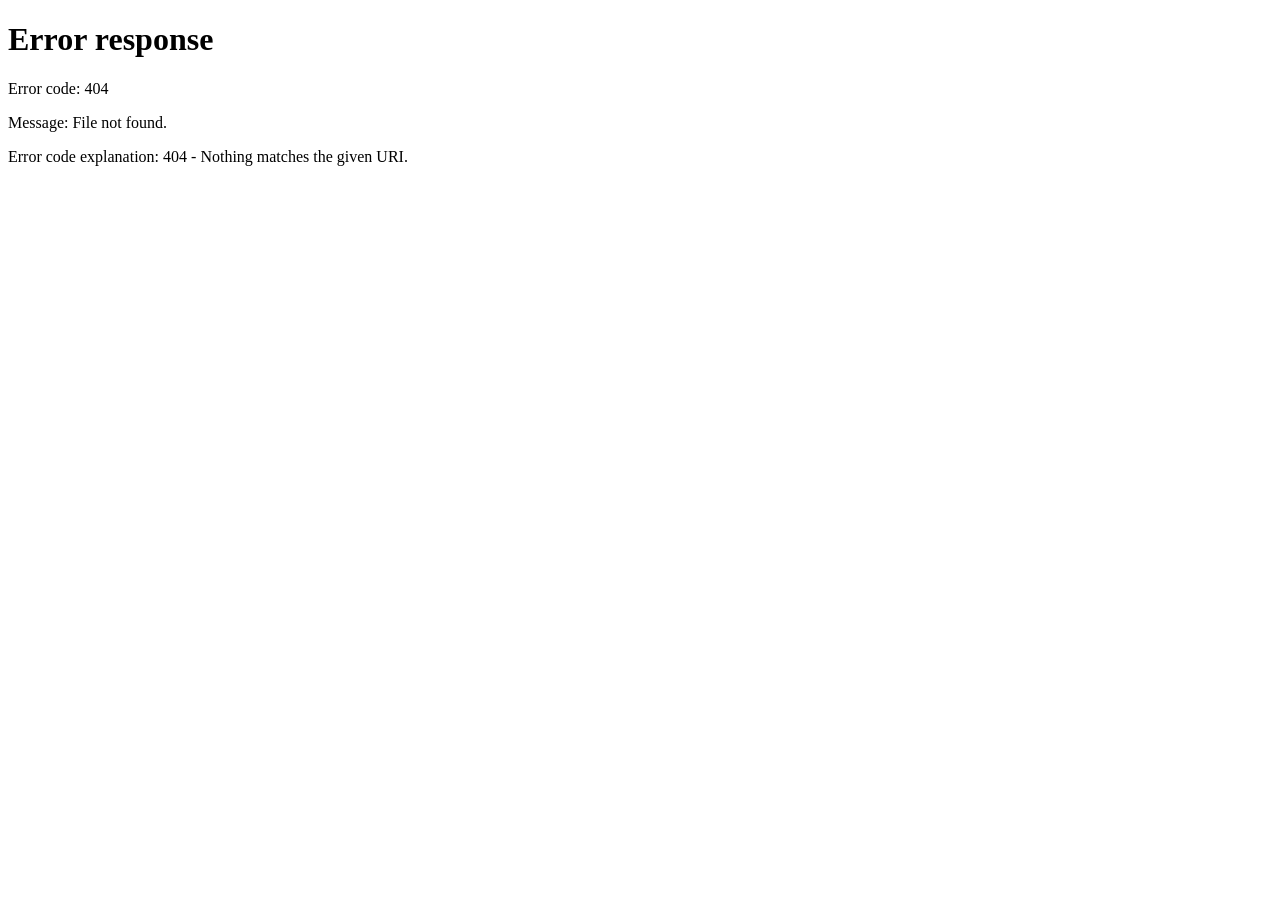
==== index.html @ c9e785f2 "Apple app-site association for Kitchen Table: Five Hundred invites" ====
<!doctype html><html lang="en"><head><meta charset="utf-8"><title>Kitchen Table: Five Hundred</title>
<meta http-equiv="refresh" content="0; url=/five-hundred-site/"><link rel="canonical" href="/five-hundred-site/"></head>
<body><p><a href="/five-hundred-site/">Kitchen Table: Five Hundred</a></p></body></html>
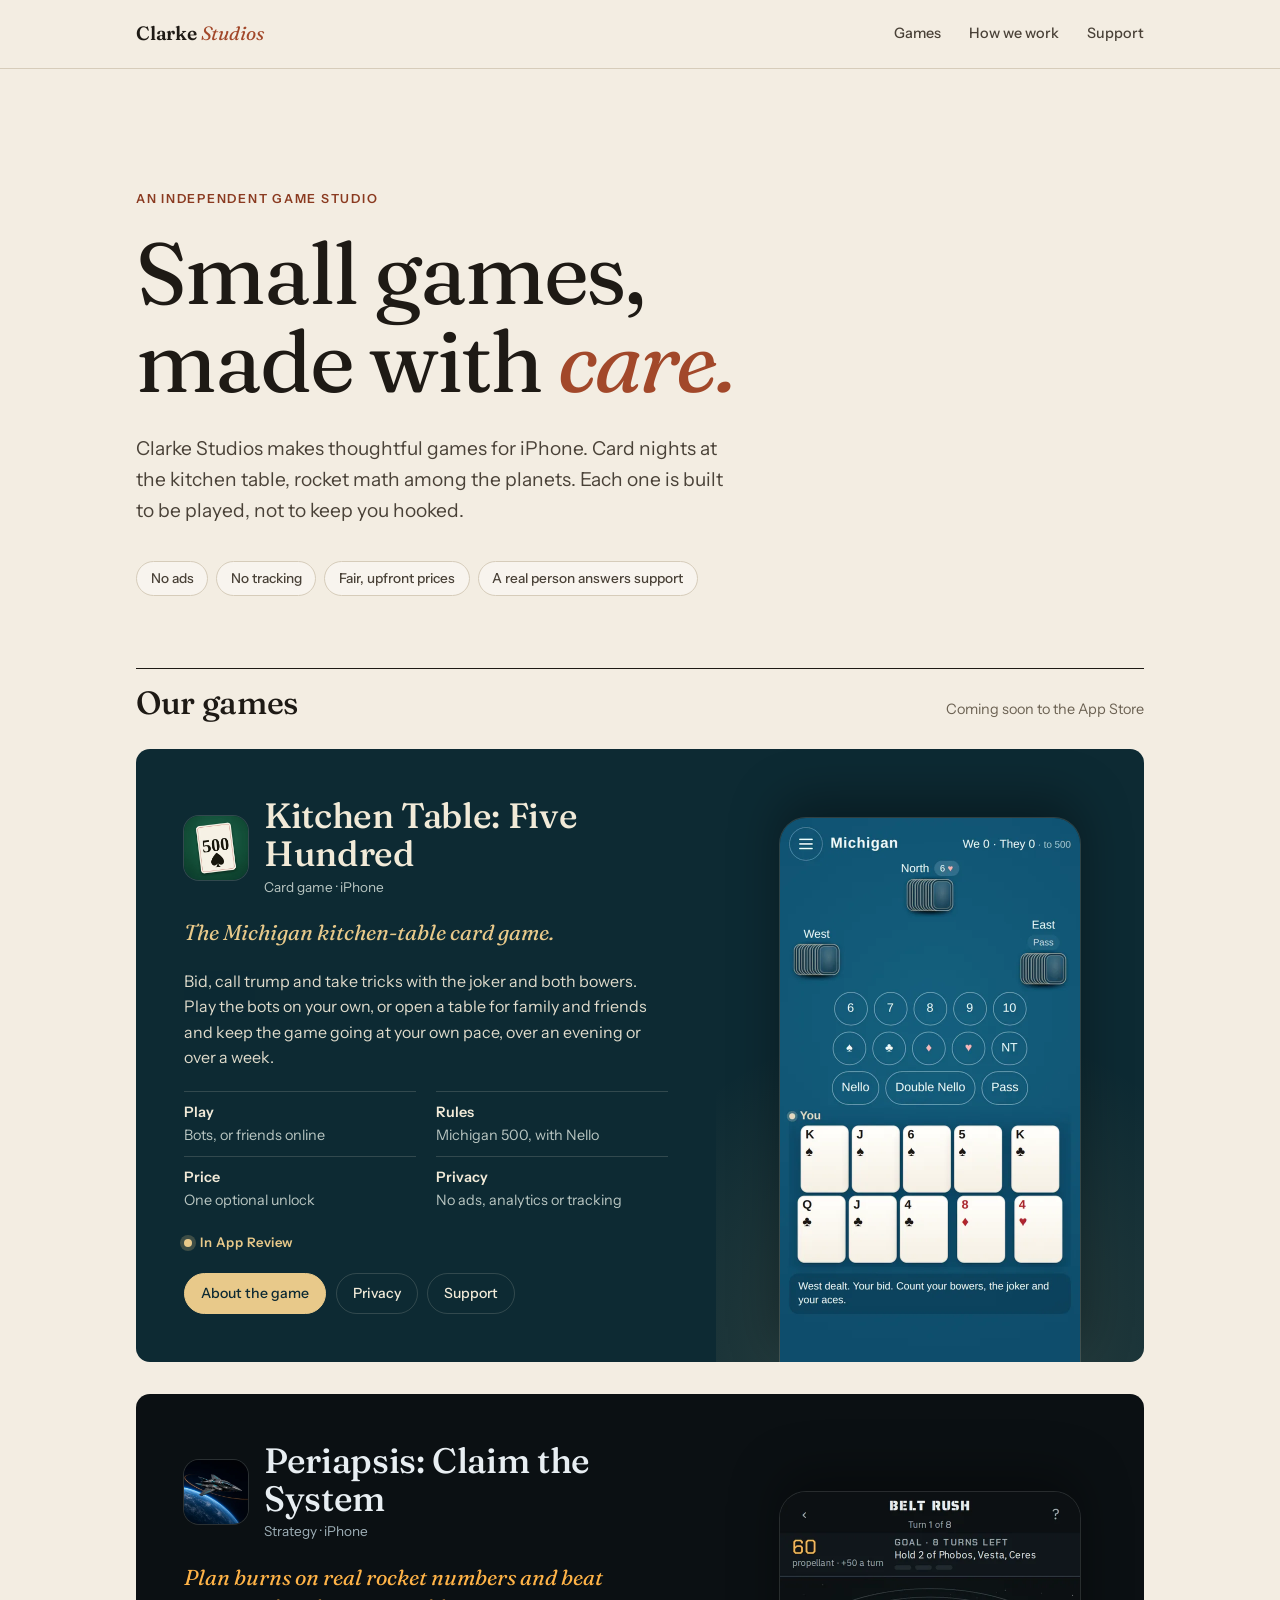
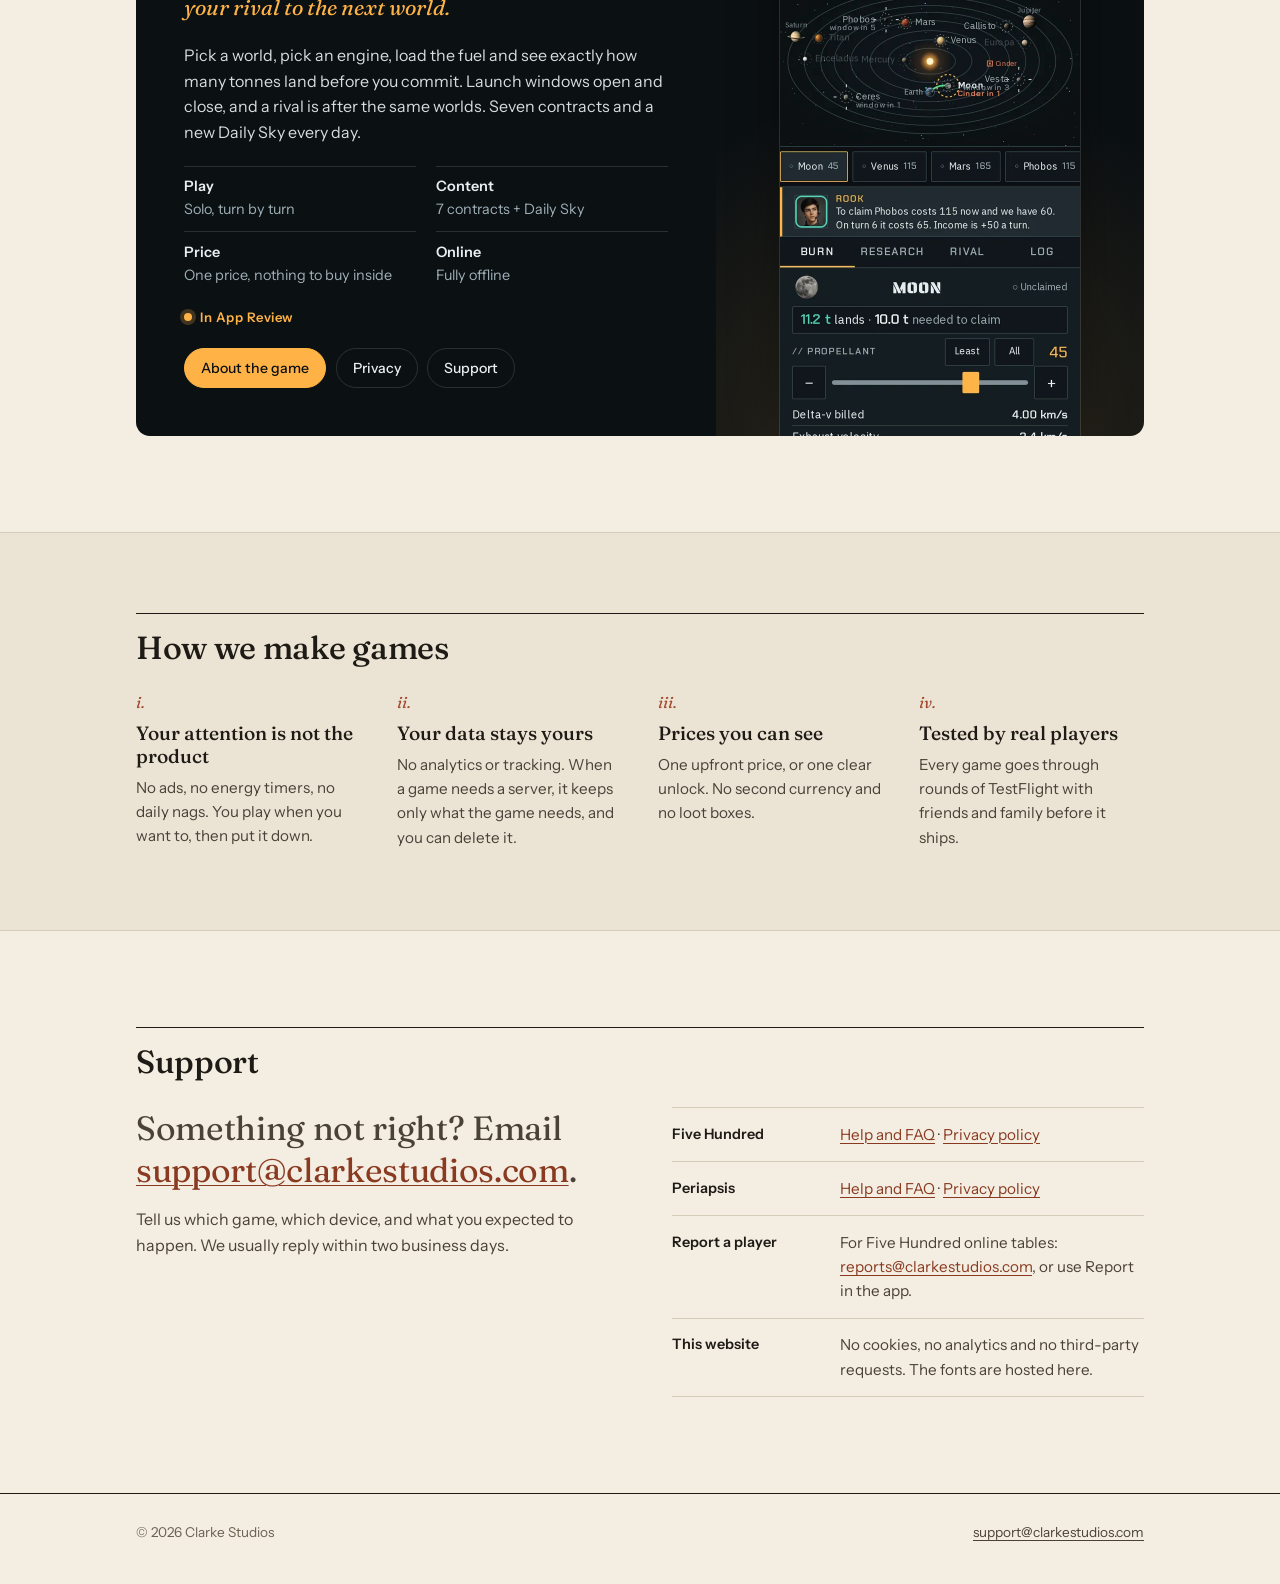
==== commit 81147095: "Clarke Studios home page, 404, favicon, robots and sitemap" ====
--- a/index.html
+++ b/index.html
@@ -1,3 +1,158 @@
-<!doctype html><html lang="en"><head><meta charset="utf-8"><title>Kitchen Table: Five Hundred</title>
-<meta http-equiv="refresh" content="0; url=/five-hundred-site/"><link rel="canonical" href="/five-hundred-site/"></head>
-<body><p><a href="/five-hundred-site/">Kitchen Table: Five Hundred</a></p></body></html>
+<!doctype html>
+<html lang="en">
+<head>
+<meta charset="utf-8">
+<meta name="viewport" content="width=device-width, initial-scale=1">
+<title>Clarke Studios — Small games, made with care</title>
+<meta name="description" content="Clarke Studios makes thoughtful games for iPhone: Kitchen Table: Five Hundred and Periapsis: Claim the System. No ads, no tracking, real support.">
+<link rel="canonical" href="https://clarkestudios.com/">
+<meta property="og:title" content="Clarke Studios">
+<meta property="og:description" content="Small games, made with care. No ads, no tracking, real support.">
+<meta property="og:url" content="https://clarkestudios.com/">
+<meta property="og:type" content="website">
+<meta name="theme-color" content="#f3ede2">
+<link rel="icon" href="/favicon.svg" type="image/svg+xml">
+<link rel="preload" href="/assets/fonts/fraunces.woff2" as="font" type="font/woff2" crossorigin>
+<link rel="stylesheet" href="/assets/site.css">
+</head>
+<body>
+<a class="skip" href="#games">Skip to the games</a>
+
+<header class="top">
+  <div class="wrap">
+    <a class="mark" href="/" aria-label="Clarke Studios, home">Clarke <span>Studios</span></a>
+    <nav aria-label="Main">
+      <a href="#games">Games</a>
+      <a class="opt" href="#how">How we work</a>
+      <a href="#support">Support</a>
+    </nav>
+  </div>
+</header>
+
+<main>
+  <section class="hero">
+    <div class="wrap">
+      <p class="eyebrow">An independent game studio</p>
+      <h1>Small games, made with <em>care.</em></h1>
+      <p class="lede">Clarke Studios makes thoughtful games for iPhone. Card nights at the kitchen table, rocket math among the planets. Each one is built to be played, not to keep you hooked.</p>
+      <ul class="promises" aria-label="Our promises">
+        <li>No ads</li>
+        <li>No tracking</li>
+        <li>Fair, upfront prices</li>
+        <li>A real person answers support</li>
+      </ul>
+    </div>
+  </section>
+
+  <section id="games" aria-labelledby="games-title">
+    <div class="wrap">
+      <div class="section-head">
+        <h2 id="games-title">Our games</h2>
+        <p>Coming soon to the App Store</p>
+      </div>
+
+      <div class="games">
+        <article class="game fh" aria-labelledby="fh-title">
+          <div class="body">
+            <div class="id">
+              <img src="/assets/img/fivehundred-icon.webp" width="64" height="64" alt="Kitchen Table: Five Hundred app icon">
+              <div>
+                <h3 id="fh-title">Kitchen Table: Five Hundred</h3>
+                <p class="kind">Card game · iPhone</p>
+              </div>
+            </div>
+            <p class="pitch">The Michigan kitchen-table card game.</p>
+            <p class="desc">Bid, call trump and take tricks with the joker and both bowers. Play the bots on your own, or open a table for family and friends and keep the game going at your own pace, over an evening or over a week.</p>
+            <ul class="facts">
+              <li><b>Play</b>Bots, or friends online</li>
+              <li><b>Rules</b>Michigan 500, with Nello</li>
+              <li><b>Price</b>One optional unlock</li>
+              <li><b>Privacy</b>No ads, analytics or tracking</li>
+            </ul>
+            <span class="status">In App Review</span>
+            <div class="links">
+              <a class="primary" href="/five-hundred-site/">About the game</a>
+              <a href="/five-hundred-site/#privacy">Privacy</a>
+              <a href="/five-hundred-site/#support">Support</a>
+            </div>
+          </div>
+          <div class="shot">
+            <img src="/assets/img/fivehundred-play.webp" width="600" height="1300" loading="lazy" alt="A hand of Five Hundred: the bidding panel with bids from 6 to 10, Nello and Pass, above the player's cards.">
+          </div>
+        </article>
+
+        <article class="game pa" aria-labelledby="pa-title">
+          <div class="body">
+            <div class="id">
+              <img src="/assets/img/periapsis-icon.webp" width="64" height="64" alt="Periapsis: Claim the System app icon">
+              <div>
+                <h3 id="pa-title">Periapsis: Claim the System</h3>
+                <p class="kind">Strategy · iPhone</p>
+              </div>
+            </div>
+            <p class="pitch">Plan burns on real rocket numbers and beat your rival to the next world.</p>
+            <p class="desc">Pick a world, pick an engine, load the fuel and see exactly how many tonnes land before you commit. Launch windows open and close, and a rival is after the same worlds. Seven contracts and a new Daily Sky every day.</p>
+            <ul class="facts">
+              <li><b>Play</b>Solo, turn by turn</li>
+              <li><b>Content</b>7 contracts + Daily Sky</li>
+              <li><b>Price</b>One price, nothing to buy inside</li>
+              <li><b>Online</b>Fully offline</li>
+            </ul>
+            <span class="status">In App Review</span>
+            <div class="links">
+              <a class="primary" href="/periapsis-site/">About the game</a>
+              <a href="/periapsis-site/#privacy">Privacy</a>
+              <a href="/periapsis-site/#support">Support</a>
+            </div>
+          </div>
+          <div class="shot">
+            <img src="/assets/img/periapsis-play.webp" width="600" height="1300" loading="lazy" alt="The Periapsis burn sheet: a map of the solar system above a fuel slider showing 11.2 tonnes landing on the Moon against 10 needed.">
+          </div>
+        </article>
+      </div>
+    </div>
+  </section>
+
+  <section id="how" class="principles" aria-labelledby="how-title">
+    <div class="wrap">
+      <div class="section-head">
+        <h2 id="how-title">How we make games</h2>
+      </div>
+      <div class="grid">
+        <div><span class="n">i.</span><h3>Your attention is not the product</h3><p>No ads, no energy timers, no daily nags. You play when you want to, then put it down.</p></div>
+        <div><span class="n">ii.</span><h3>Your data stays yours</h3><p>No analytics or tracking. When a game needs a server, it keeps only what the game needs, and you can delete it.</p></div>
+        <div><span class="n">iii.</span><h3>Prices you can see</h3><p>One upfront price, or one clear unlock. No second currency and no loot boxes.</p></div>
+        <div><span class="n">iv.</span><h3>Tested by real players</h3><p>Every game goes through rounds of TestFlight with friends and family before it ships.</p></div>
+      </div>
+    </div>
+  </section>
+
+  <section id="support" class="support" aria-labelledby="support-title">
+    <div class="wrap">
+      <div class="section-head">
+        <h2 id="support-title">Support</h2>
+      </div>
+      <div class="cols">
+        <div>
+          <p class="big">Something not right? Email <a href="mailto:support@clarkestudios.com">support@clarkestudios.com</a>.</p>
+          <p>Tell us which game, which device, and what you expected to happen. We usually reply within two business days.</p>
+        </div>
+        <dl>
+          <div><dt>Five Hundred</dt><dd><a href="/five-hundred-site/#support">Help and FAQ</a> · <a href="/five-hundred-site/#privacy">Privacy policy</a></dd></div>
+          <div><dt>Periapsis</dt><dd><a href="/periapsis-site/#support">Help and FAQ</a> · <a href="/periapsis-site/#privacy">Privacy policy</a></dd></div>
+          <div><dt>Report a player</dt><dd>For Five Hundred online tables: <a href="mailto:reports@clarkestudios.com">reports@clarkestudios.com</a>, or use Report in the app.</dd></div>
+          <div><dt>This website</dt><dd>No cookies, no analytics and no third-party requests. The fonts are hosted here.</dd></div>
+        </dl>
+      </div>
+    </div>
+  </section>
+</main>
+
+<footer class="foot">
+  <div class="wrap">
+    <span>© 2026 Clarke Studios</span>
+    <span><a href="mailto:support@clarkestudios.com">support@clarkestudios.com</a></span>
+  </div>
+</footer>
+</body>
+</html>
--- a/assets/site.css
+++ b/assets/site.css
@@ -0,0 +1,128 @@
+@font-face { font-family: "Fraunces"; src: url("fonts/fraunces.woff2") format("woff2"); font-weight: 100 900; font-style: normal; font-display: swap; }
+@font-face { font-family: "Fraunces"; src: url("fonts/fraunces-italic.woff2") format("woff2"); font-weight: 100 900; font-style: italic; font-display: swap; }
+@font-face { font-family: "Instrument Sans"; src: url("fonts/instrument-sans.woff2") format("woff2"); font-weight: 400 700; font-style: normal; font-display: swap; }
+
+:root {
+  --paper: #f3ede2;
+  --paper-2: #ebe3d4;
+  --ink: #1e1a15;
+  --ink-2: #4a4238;
+  --mute: #6b6152;
+  --rule: #d6ccba;
+  --brick: #a2482a;
+  --brick-ink: #8a3a20;
+  --serif: "Fraunces", "Iowan Old Style", Georgia, serif;
+  --sans: "Instrument Sans", system-ui, -apple-system, "Segoe UI", sans-serif;
+  --wrap: 68rem;
+  --gutter: clamp(1.25rem, 4vw, 2.5rem);
+  --radius: 14px;
+  color-scheme: light;
+}
+
+* { box-sizing: border-box; }
+html { -webkit-text-size-adjust: 100%; scroll-behavior: smooth; }
+body { margin: 0; background: var(--paper); color: var(--ink); font: 400 1rem/1.6 var(--sans); }
+img { display: block; max-width: 100%; height: auto; }
+a { color: var(--brick-ink); text-underline-offset: 3px; text-decoration-thickness: 1px; }
+a:hover { color: var(--ink); }
+:focus-visible { outline: 2px solid var(--brick); outline-offset: 3px; border-radius: 4px; }
+.wrap { max-width: var(--wrap); margin: 0 auto; padding: 0 var(--gutter); }
+.skip { position: absolute; left: -999px; top: 0; background: var(--ink); color: var(--paper); padding: .5rem 1rem; z-index: 10; }
+.skip:focus { left: 1rem; top: 1rem; }
+
+/* header */
+.top { border-bottom: 1px solid var(--rule); }
+.top .wrap { display: flex; align-items: center; justify-content: space-between; gap: 1rem; min-height: 4.25rem; }
+.mark { white-space: nowrap; font: 600 1.2rem/1 var(--serif); letter-spacing: -0.01em; color: var(--ink); text-decoration: none; font-variation-settings: "SOFT" 50, "WONK" 0; }
+.mark span { font-style: italic; font-weight: 400; color: var(--brick); }
+.top nav { display: flex; gap: clamp(1rem, 3vw, 1.75rem); font-size: .9rem; font-weight: 500; }
+.top nav a { white-space: nowrap; color: var(--ink-2); text-decoration: none; }
+.top nav a:hover { color: var(--ink); text-decoration: underline; }
+
+/* hero */
+.hero { padding: clamp(3.5rem, 10vw, 7.5rem) 0 clamp(2.5rem, 6vw, 4.5rem); }
+.eyebrow { font-size: .78rem; font-weight: 600; letter-spacing: .14em; text-transform: uppercase; color: var(--brick-ink); margin: 0 0 1.25rem; }
+.hero h1 { font: 400 clamp(2.6rem, 7.2vw, 5.4rem)/1.02 var(--serif); letter-spacing: -0.025em; margin: 0; max-width: 14ch; font-variation-settings: "SOFT" 100, "opsz" 144; text-wrap: balance; }
+.hero h1 em { font-style: italic; color: var(--brick); }
+.hero p.lede { font-size: clamp(1.05rem, 1.6vw, 1.2rem); color: var(--ink-2); max-width: 38rem; margin: 1.75rem 0 0; }
+.promises { list-style: none; padding: 0; margin: 2.25rem 0 0; display: flex; flex-wrap: wrap; gap: .5rem; }
+.promises li { font-size: .85rem; font-weight: 500; border: 1px solid var(--rule); border-radius: 999px; padding: .35rem .85rem; color: var(--ink-2); background: color-mix(in srgb, var(--paper) 60%, white); }
+
+/* games */
+.section-head { display: flex; align-items: baseline; justify-content: space-between; gap: 1rem; border-top: 1px solid var(--ink); padding-top: 1rem; margin-bottom: 1.75rem; }
+.section-head h2 { font: 500 clamp(1.5rem, 2.6vw, 2rem)/1.1 var(--serif); margin: 0; letter-spacing: -0.01em; }
+.section-head p { margin: 0; color: var(--mute); font-size: .9rem; }
+.games { display: grid; gap: clamp(1.25rem, 3vw, 2rem); padding-bottom: clamp(3.5rem, 8vw, 6rem); }
+
+.game { --g-bg: #111; --g-ink: #eee; --g-mute: #aaa; --g-accent: #fff; --g-rule: rgba(255,255,255,.14);
+  background: var(--g-bg); color: var(--g-ink); border-radius: var(--radius); overflow: hidden;
+  display: grid; grid-template-columns: minmax(0, 1.15fr) minmax(0, .85fr); min-height: 30rem; }
+.game.fh { --g-bg: #0d2a33; --g-ink: #f1ead8; --g-mute: #b9c6c2; --g-accent: #e8c98a; --g-rule: rgba(241,234,216,.16); }
+.game.pa { --g-bg: #0b1013; --g-ink: #e8eef2; --g-mute: #9fb0b8; --g-accent: #ffb347; --g-rule: rgba(232,238,242,.14); }
+.game .body { padding: clamp(1.5rem, 4vw, 3rem); display: flex; flex-direction: column; gap: 1.25rem; }
+.game .id { display: flex; align-items: center; gap: 1rem; }
+.game .id img { width: 64px; height: 64px; border-radius: 15px; box-shadow: 0 0 0 1px var(--g-rule); }
+.game h3 { font: 500 clamp(1.6rem, 3vw, 2.2rem)/1.08 var(--serif); margin: 0; letter-spacing: -0.01em; }
+.game .kind { margin: .2rem 0 0; font-size: .85rem; color: var(--g-mute); }
+.game .pitch { font: 400 italic clamp(1.15rem, 1.8vw, 1.35rem)/1.4 var(--serif); color: var(--g-accent); margin: 0; max-width: 30ch; }
+.game .desc { margin: 0; color: var(--g-ink); opacity: .92; max-width: 36rem; }
+.game .facts { list-style: none; margin: 0; padding: 0; display: grid; grid-template-columns: repeat(2, minmax(0, 1fr)); gap: .6rem 1.25rem; font-size: .9rem; color: var(--g-mute); }
+.game .facts li { border-top: 1px solid var(--g-rule); padding-top: .55rem; }
+.game .facts b { display: block; color: var(--g-ink); font-weight: 600; }
+.game .status { display: inline-flex; align-items: center; gap: .5rem; font-size: .82rem; font-weight: 600; letter-spacing: .04em; color: var(--g-accent); }
+.game .status::before { content: ""; width: .5rem; height: .5rem; border-radius: 50%; background: var(--g-accent); box-shadow: 0 0 0 4px color-mix(in srgb, var(--g-accent) 22%, transparent); }
+.game .links { margin-top: auto; display: flex; flex-wrap: wrap; gap: .6rem; }
+.game .links a { color: var(--g-ink); text-decoration: none; font-size: .88rem; font-weight: 500; border: 1px solid var(--g-rule); border-radius: 999px; padding: .5rem 1rem; transition: border-color .15s, background .15s; }
+.game .links a:hover { border-color: var(--g-accent); background: color-mix(in srgb, var(--g-accent) 10%, transparent); }
+.game .links a.primary { background: var(--g-accent); color: var(--g-bg); border-color: var(--g-accent); }
+.game .links a.primary:hover { background: color-mix(in srgb, var(--g-accent) 85%, white); }
+.game .shot { position: relative; display: flex; align-items: flex-end; justify-content: center; padding: clamp(1.5rem, 3vw, 2.5rem) clamp(1rem, 3vw, 2rem) 0; background: radial-gradient(120% 80% at 50% 100%, color-mix(in srgb, var(--g-accent) 16%, transparent), transparent 70%); }
+.game .shot img { width: min(100%, 300px); aspect-ratio: 600 / 1300; object-fit: cover; object-position: top; border-radius: 26px 26px 0 0; box-shadow: 0 0 0 1px var(--g-rule), 0 -18px 50px rgba(0,0,0,.35); max-height: 34rem; }
+
+/* principles */
+.principles { background: var(--paper-2); border-top: 1px solid var(--rule); border-bottom: 1px solid var(--rule); padding: clamp(3rem, 7vw, 5rem) 0; }
+.principles .grid { display: grid; grid-template-columns: repeat(4, minmax(0, 1fr)); gap: clamp(1.25rem, 3vw, 2.25rem); }
+.principles h3 { font: 500 1.2rem/1.2 var(--serif); margin: 0 0 .5rem; }
+.principles p { margin: 0; color: var(--ink-2); font-size: .95rem; }
+.principles .n { font: 400 italic 1rem/1 var(--serif); color: var(--brick); display: block; margin-bottom: .75rem; }
+
+/* support */
+.support { padding: clamp(3.5rem, 8vw, 6rem) 0; }
+.support .cols { display: grid; grid-template-columns: minmax(0, 1fr) minmax(0, 1fr); gap: clamp(1.5rem, 5vw, 4rem); align-items: start; }
+.support .big { font: 400 clamp(1.4rem, 3vw, 2.1rem)/1.25 var(--serif); margin: 0; letter-spacing: -0.01em; }
+.support .big a { color: var(--brick-ink); }
+.support p { color: var(--ink-2); }
+.support dl { margin: 0; display: grid; gap: 0; }
+.support dl div { border-top: 1px solid var(--rule); padding: .9rem 0; display: grid; grid-template-columns: 9.5rem 1fr; gap: 1rem; }
+.support dl div:last-child { border-bottom: 1px solid var(--rule); }
+.support dt { font-weight: 600; font-size: .9rem; }
+.support dd { margin: 0; font-size: .95rem; color: var(--ink-2); }
+
+/* footer */
+.foot { border-top: 1px solid var(--ink); padding: 1.75rem 0 2.5rem; font-size: .85rem; color: var(--mute); }
+.foot .wrap { display: flex; flex-wrap: wrap; justify-content: space-between; gap: .75rem 2rem; }
+.foot a { color: var(--ink-2); }
+
+/* 404 */
+.lost { min-height: 70vh; display: flex; align-items: center; }
+.lost h1 { font: 400 clamp(2.4rem, 6vw, 4rem)/1.05 var(--serif); margin: 0 0 1rem; letter-spacing: -0.02em; }
+
+@media (max-width: 900px) {
+  .principles .grid { grid-template-columns: repeat(2, minmax(0, 1fr)); }
+}
+@media (max-width: 760px) {
+  .game { grid-template-columns: 1fr; min-height: 0; }
+  .game .shot { order: 2; }
+  .game .shot img { width: min(78%, 280px); max-height: 26rem; }
+  .support .cols { grid-template-columns: 1fr; }
+  .support dl div { grid-template-columns: 1fr; gap: .2rem; }
+}
+@media (max-width: 480px) {
+  .principles .grid { grid-template-columns: 1fr; }
+  .game .facts { grid-template-columns: 1fr 1fr; }
+  .top nav { gap: 1rem; font-size: .85rem; }
+  .top nav .opt { display: none; }
+  .section-head { flex-direction: column; gap: .25rem; }
+  .section-head h2 { white-space: nowrap; }
+}
+@media (prefers-reduced-motion: reduce) { html { scroll-behavior: auto; } * { transition: none !important; } }
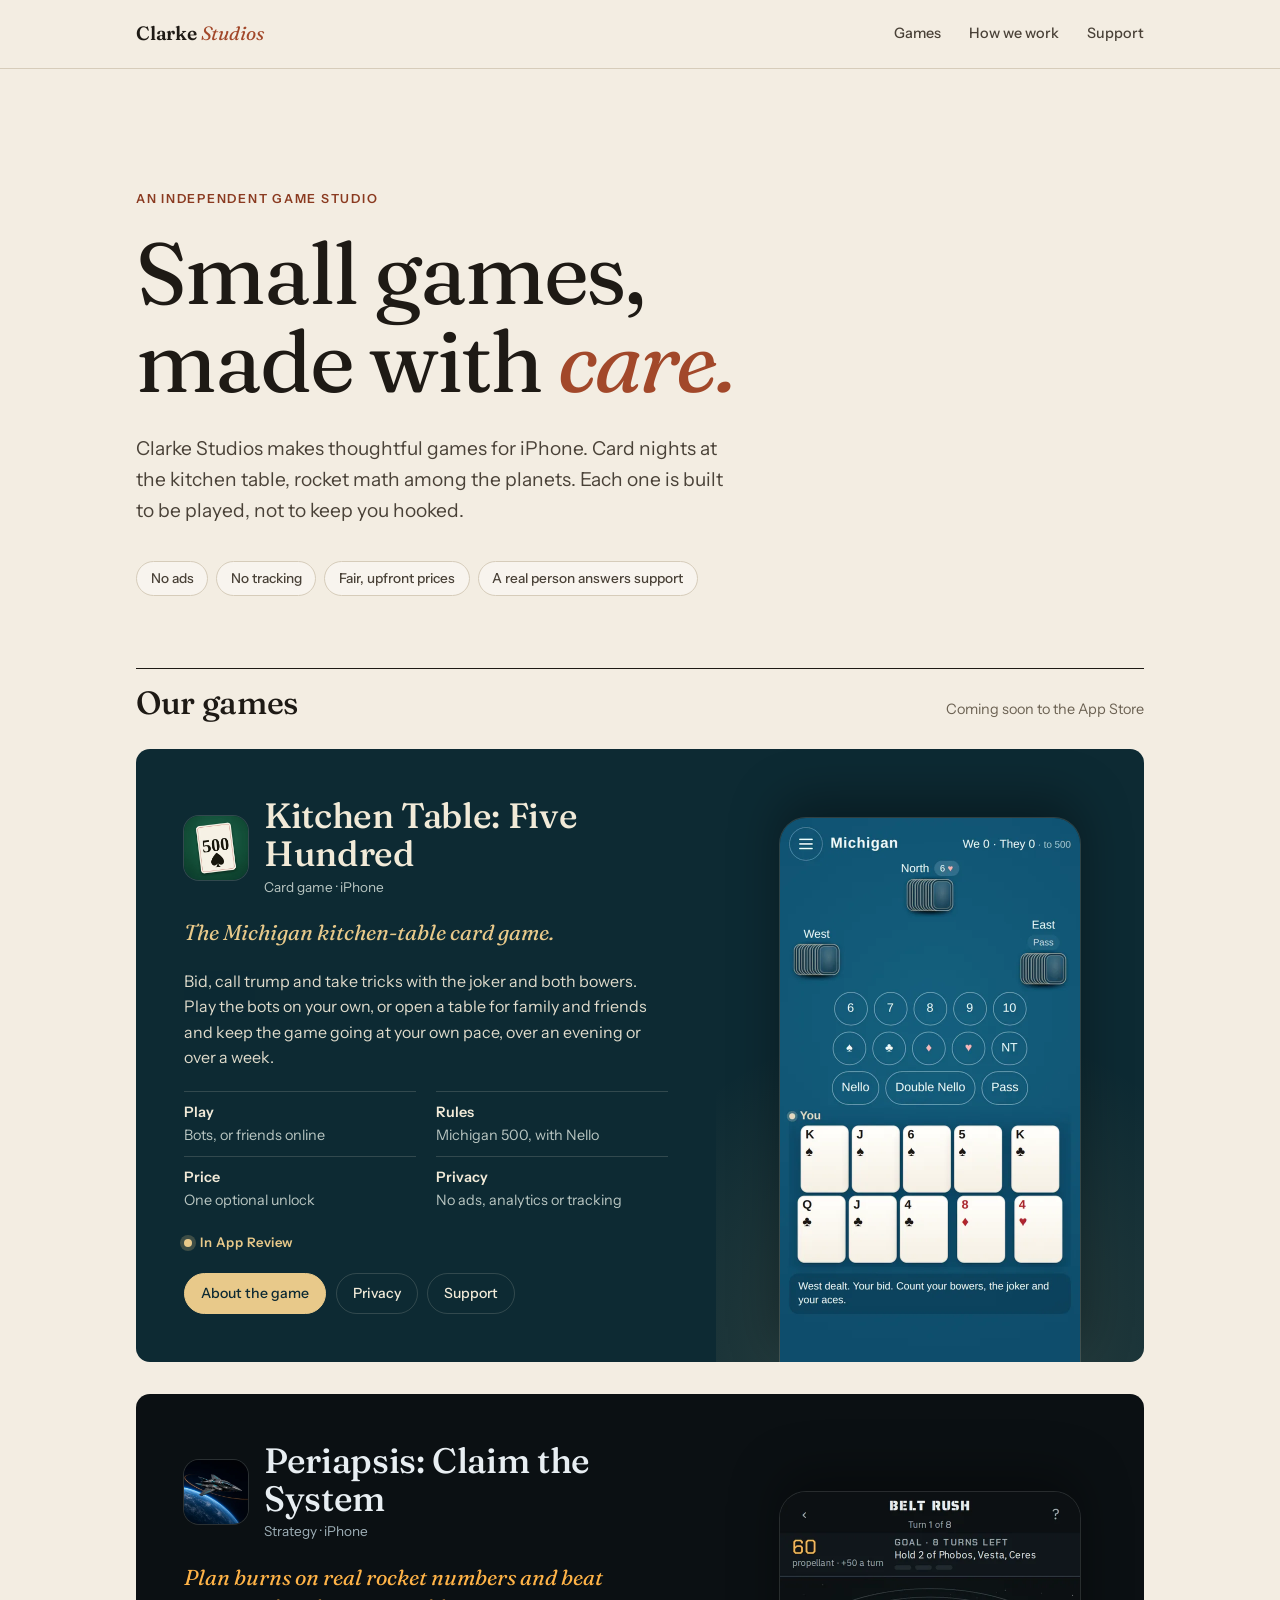
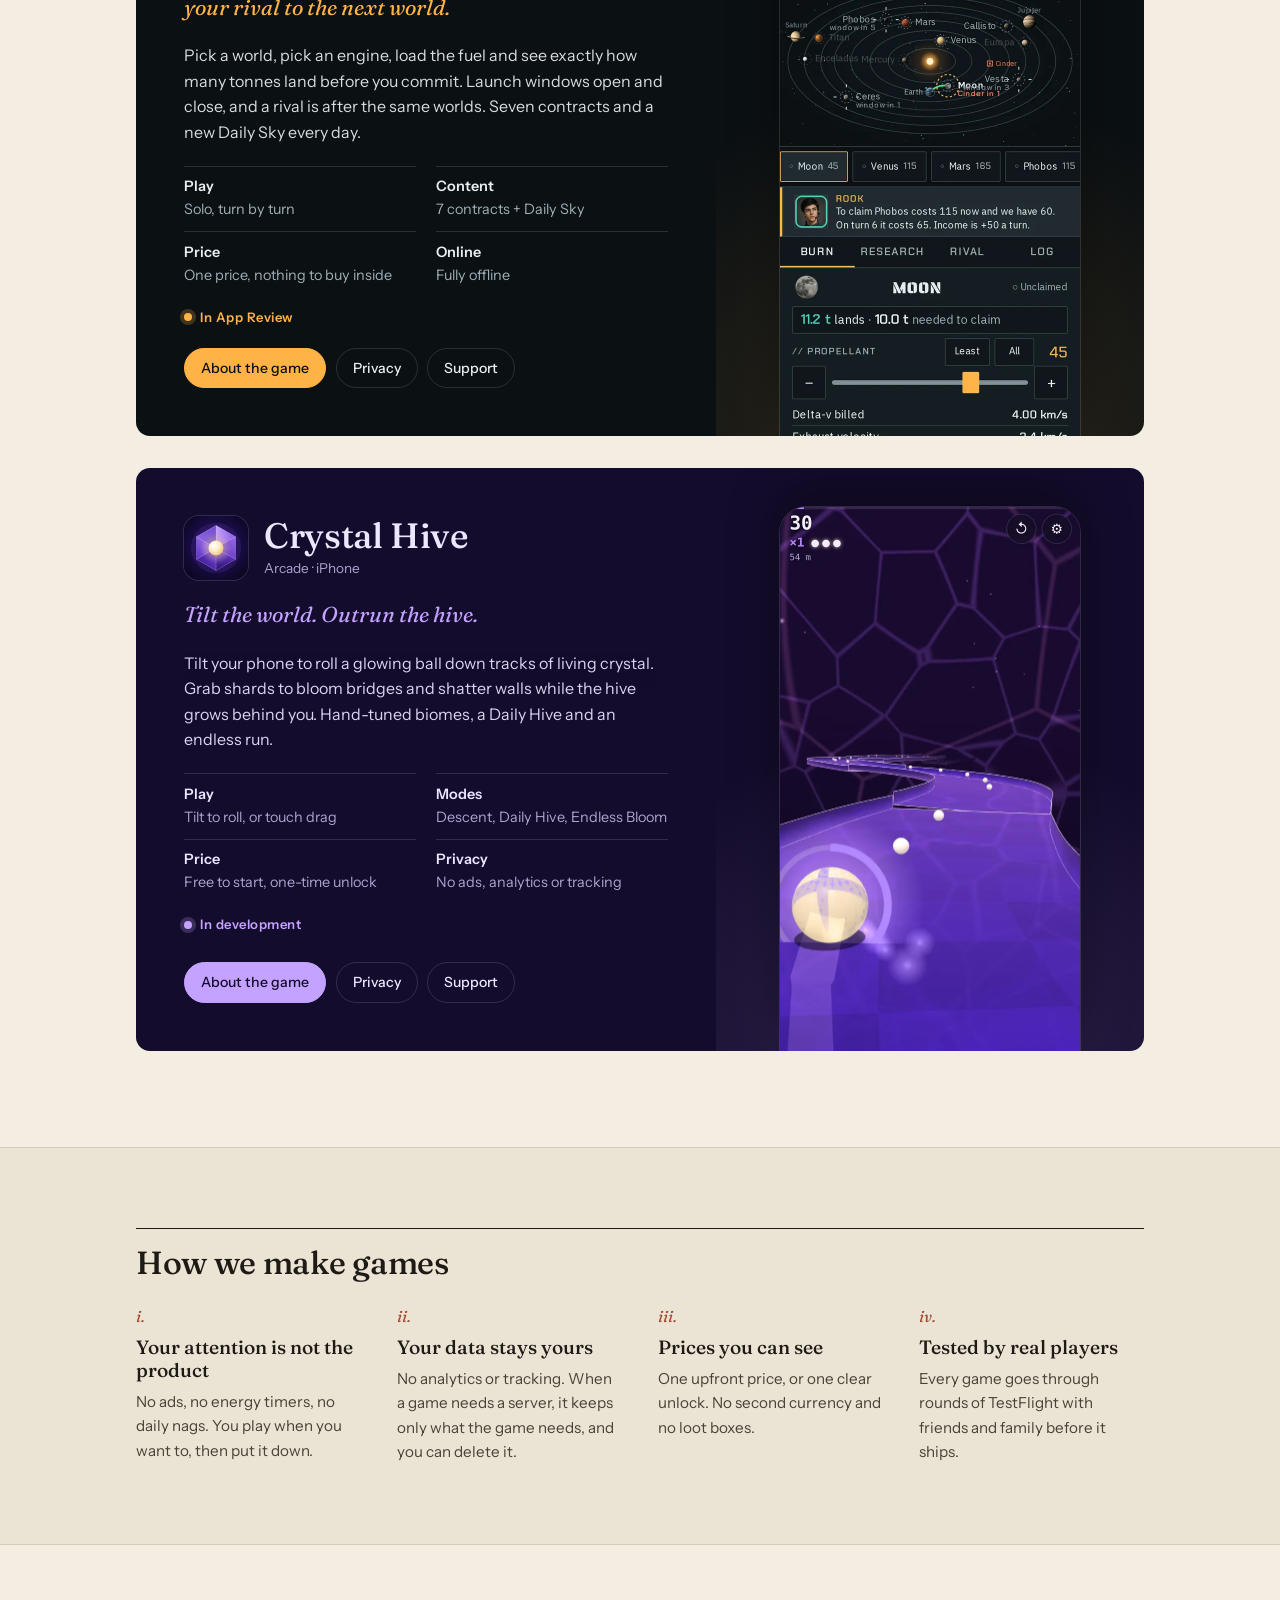
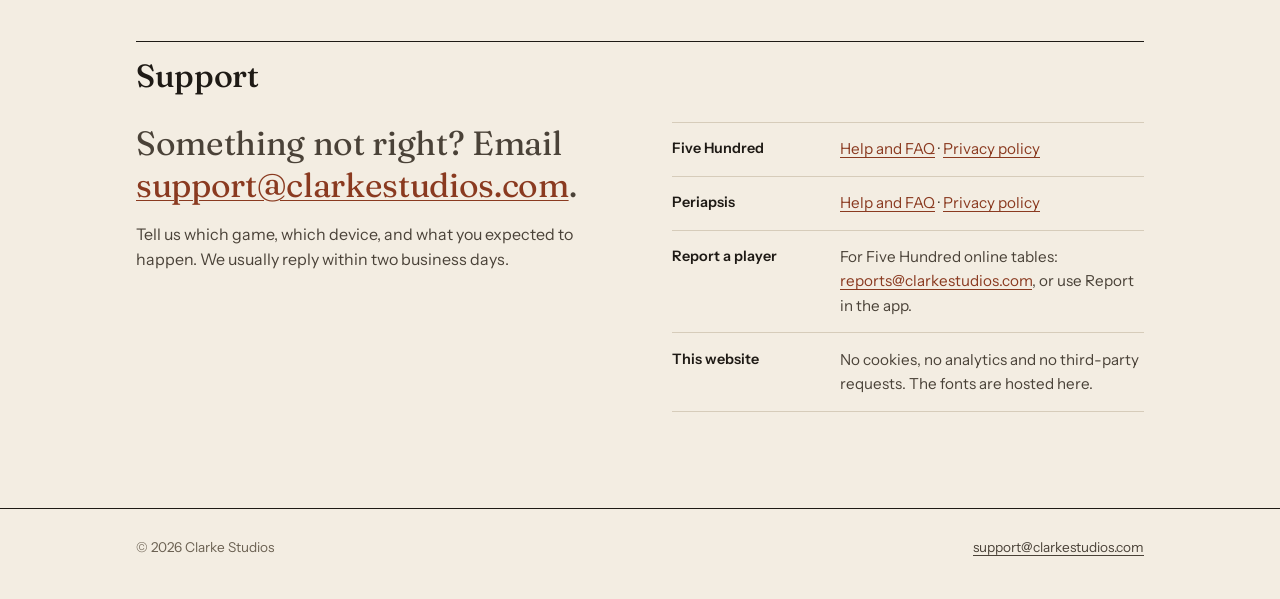
==== commit 07168a8c: "Add Crystal Hive to the studio homepage" ====
--- a/index.html
+++ b/index.html
@@ -109,6 +109,35 @@
             <img src="/assets/img/periapsis-play.webp" width="600" height="1300" loading="lazy" alt="The Periapsis burn sheet: a map of the solar system above a fuel slider showing 11.2 tonnes landing on the Moon against 10 needed.">
           </div>
         </article>
+
+        <article class="game ch" aria-labelledby="ch-title">
+          <div class="body">
+            <div class="id">
+              <img src="/assets/img/crystalhive-icon.webp" width="64" height="64" alt="Crystal Hive app icon">
+              <div>
+                <h3 id="ch-title">Crystal Hive</h3>
+                <p class="kind">Arcade · iPhone</p>
+              </div>
+            </div>
+            <p class="pitch">Tilt the world. Outrun the hive.</p>
+            <p class="desc">Tilt your phone to roll a glowing ball down tracks of living crystal. Grab shards to bloom bridges and shatter walls while the hive grows behind you. Hand-tuned biomes, a Daily Hive and an endless run.</p>
+            <ul class="facts">
+              <li><b>Play</b>Tilt to roll, or touch drag</li>
+              <li><b>Modes</b>Descent, Daily Hive, Endless Bloom</li>
+              <li><b>Price</b>Free to start, one-time unlock</li>
+              <li><b>Privacy</b>No ads, analytics or tracking</li>
+            </ul>
+            <span class="status">In development</span>
+            <div class="links">
+              <a class="primary" href="/crystal-hive-site/">About the game</a>
+              <a href="/crystal-hive-site/#privacy">Privacy</a>
+              <a href="/crystal-hive-site/#support">Support</a>
+            </div>
+          </div>
+          <div class="shot">
+            <img src="/assets/img/crystalhive-play.webp" width="600" height="1300" loading="lazy" alt="Crystal Hive: a glowing ball rolling down a violet crystal track in the Amethyst biome.">
+          </div>
+        </article>
       </div>
     </div>
   </section>
--- a/assets/site.css
+++ b/assets/site.css
@@ -58,6 +58,7 @@
   background: var(--g-bg); color: var(--g-ink); border-radius: var(--radius); overflow: hidden;
   display: grid; grid-template-columns: minmax(0, 1.15fr) minmax(0, .85fr); min-height: 30rem; }
 .game.fh { --g-bg: #0d2a33; --g-ink: #f1ead8; --g-mute: #b9c6c2; --g-accent: #e8c98a; --g-rule: rgba(241,234,216,.16); }
+.game.ch { --g-bg: #140c2c; --g-ink: #ece6ff; --g-mute: #aea3cf; --g-accent: #c4a2ff; --g-rule: rgba(236,230,255,.14); }
 .game.pa { --g-bg: #0b1013; --g-ink: #e8eef2; --g-mute: #9fb0b8; --g-accent: #ffb347; --g-rule: rgba(232,238,242,.14); }
 .game .body { padding: clamp(1.5rem, 4vw, 3rem); display: flex; flex-direction: column; gap: 1.25rem; }
 .game .id { display: flex; align-items: center; gap: 1rem; }
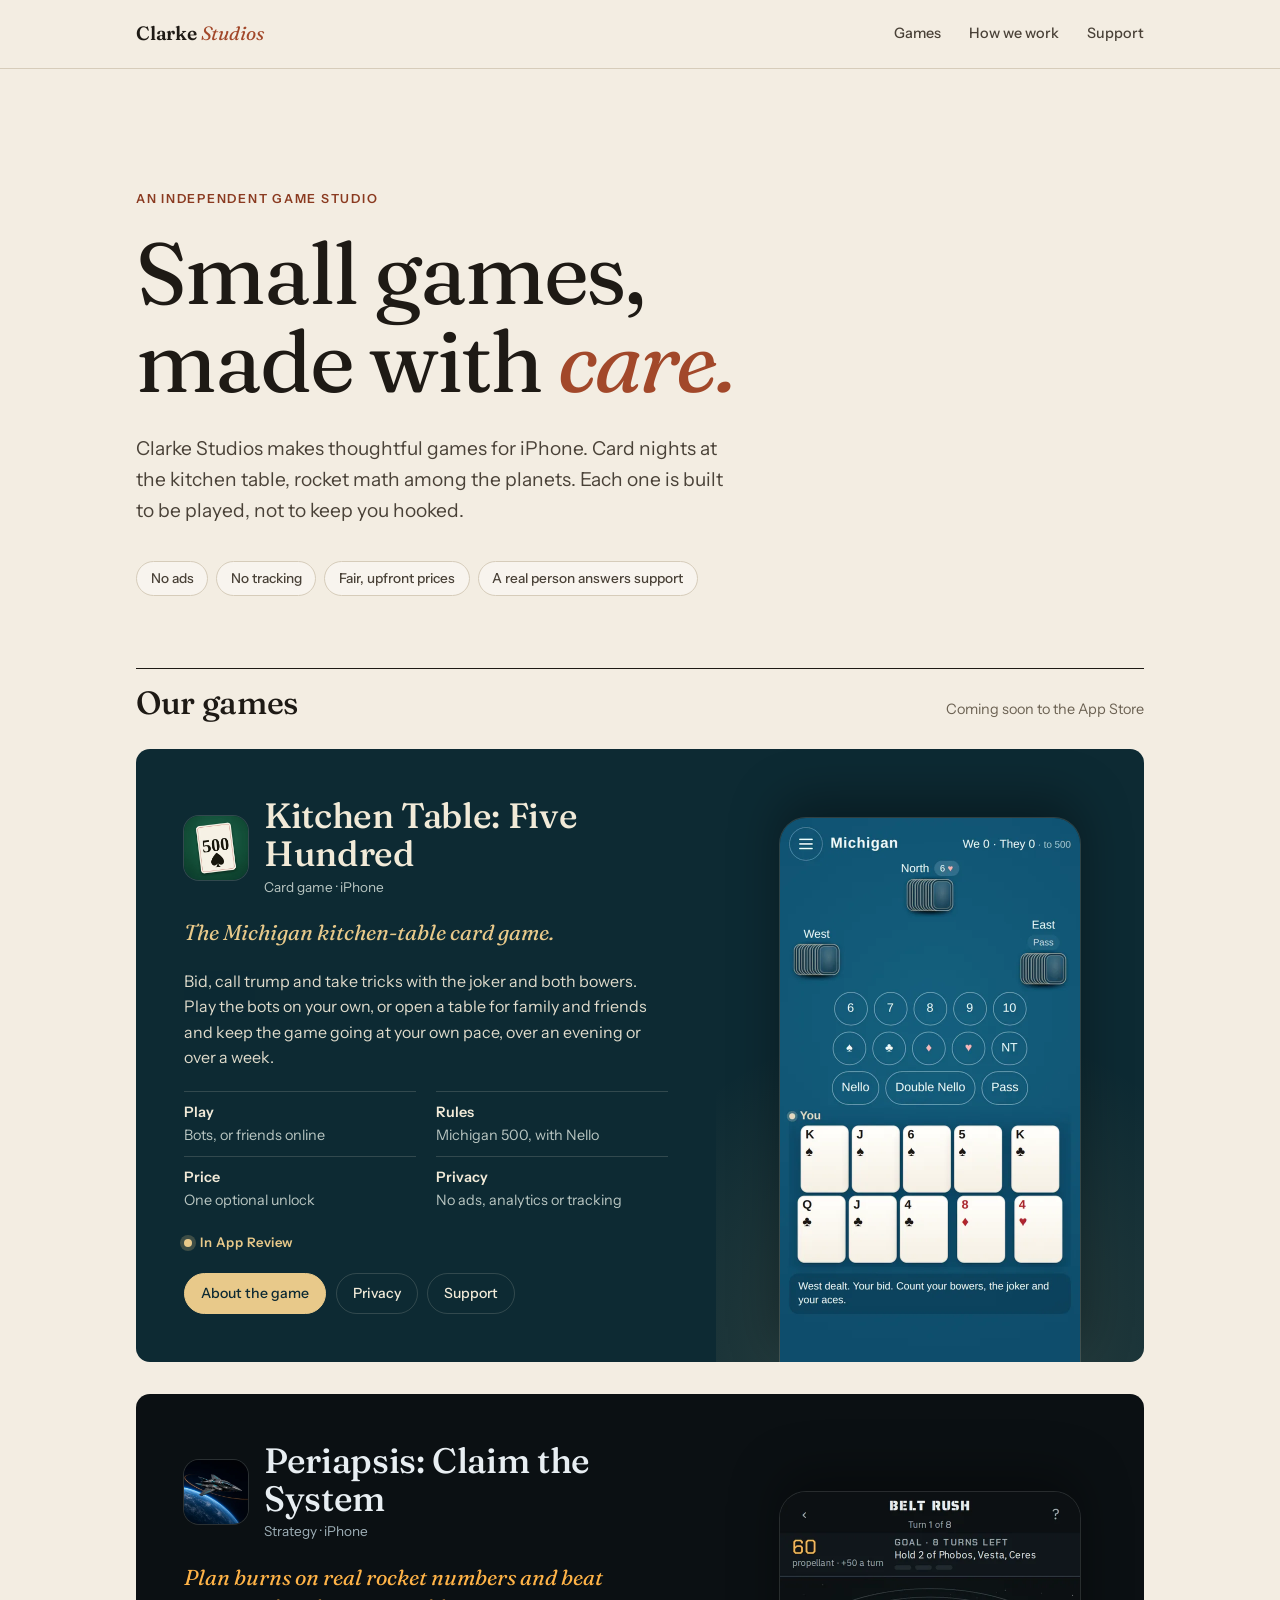
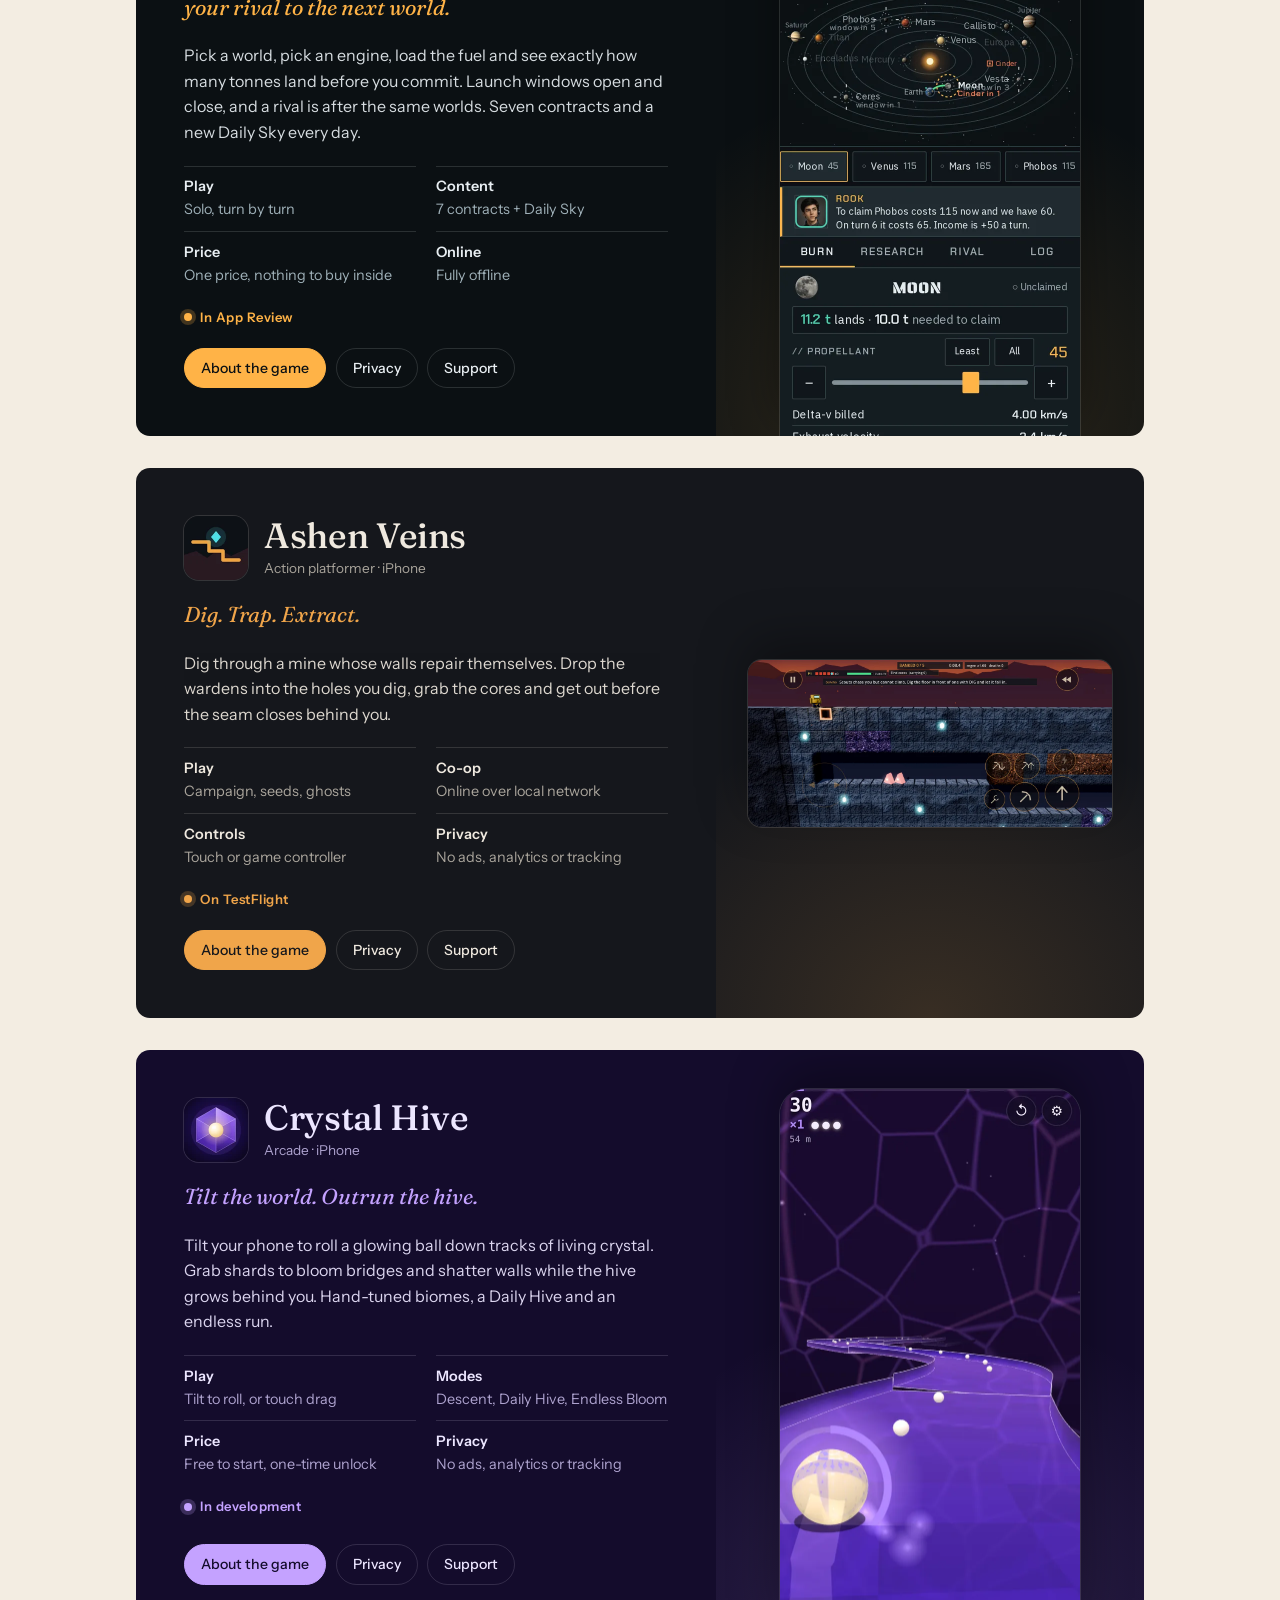
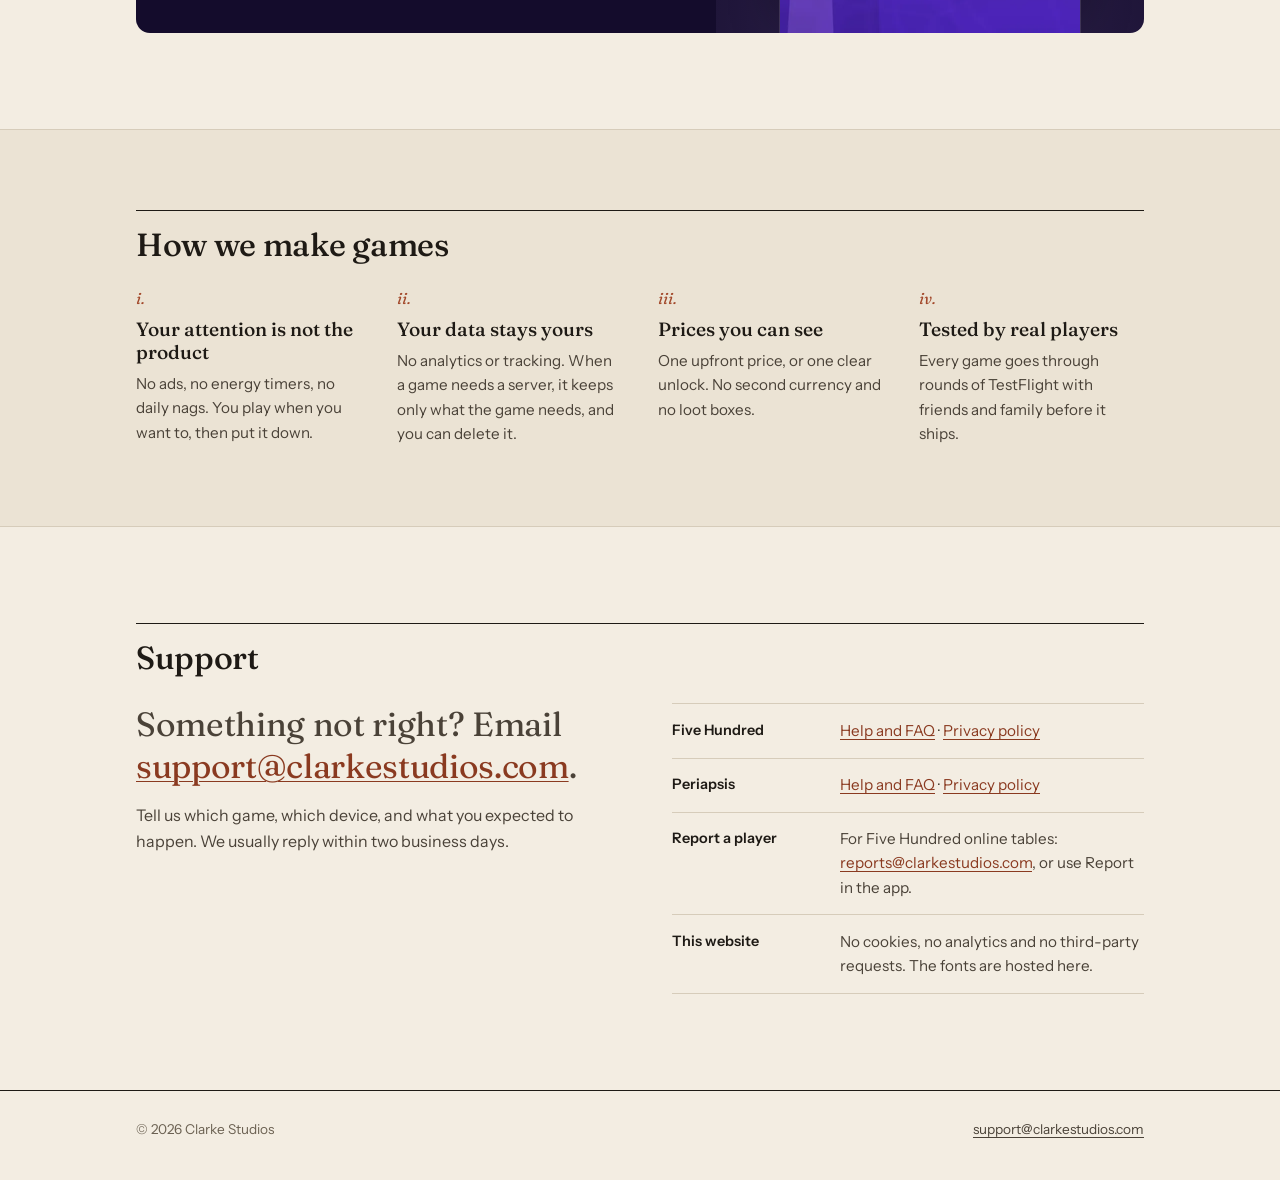
==== commit b99b3b3f: "Ashen Veins page and homepage card" ====
--- a/index.html
+++ b/index.html
@@ -110,6 +110,35 @@
           </div>
         </article>
 
+        <article class="game av" aria-labelledby="av-title">
+          <div class="body">
+            <div class="id">
+              <img src="/assets/img/ashenveins-icon.webp" width="64" height="64" alt="Ashen Veins app icon">
+              <div>
+                <h3 id="av-title">Ashen Veins</h3>
+                <p class="kind">Action platformer · iPhone</p>
+              </div>
+            </div>
+            <p class="pitch">Dig. Trap. Extract.</p>
+            <p class="desc">Dig through a mine whose walls repair themselves. Drop the wardens into the holes you dig, grab the cores and get out before the seam closes behind you.</p>
+            <ul class="facts">
+              <li><b>Play</b>Campaign, seeds, ghosts</li>
+              <li><b>Co-op</b>Online over local network</li>
+              <li><b>Controls</b>Touch or game controller</li>
+              <li><b>Privacy</b>No ads, analytics or tracking</li>
+            </ul>
+            <span class="status">On TestFlight</span>
+            <div class="links">
+              <a class="primary" href="/ashen-veins-site/">About the game</a>
+              <a href="/ashen-veins-site/#privacy">Privacy</a>
+              <a href="/ashen-veins-site/#support">Support</a>
+            </div>
+          </div>
+          <div class="shot">
+            <img src="/assets/img/ashenveins-play.webp" width="1200" height="552" loading="lazy" alt="Ashen Veins: a miner above glowing cores in a stone lattice, with crystal scouts in the tunnel below.">
+          </div>
+        </article>
+
         <article class="game ch" aria-labelledby="ch-title">
           <div class="body">
             <div class="id">
--- a/assets/site.css
+++ b/assets/site.css
@@ -59,6 +59,7 @@
   display: grid; grid-template-columns: minmax(0, 1.15fr) minmax(0, .85fr); min-height: 30rem; }
 .game.fh { --g-bg: #0d2a33; --g-ink: #f1ead8; --g-mute: #b9c6c2; --g-accent: #e8c98a; --g-rule: rgba(241,234,216,.16); }
 .game.ch { --g-bg: #140c2c; --g-ink: #ece6ff; --g-mute: #aea3cf; --g-accent: #c4a2ff; --g-rule: rgba(236,230,255,.14); }
+.game.av { --g-bg: #15171c; --g-ink: #efe9df; --g-mute: #aaa59c; --g-accent: #f0a54a; --g-rule: rgba(239,233,223,.14); }
 .game.pa { --g-bg: #0b1013; --g-ink: #e8eef2; --g-mute: #9fb0b8; --g-accent: #ffb347; --g-rule: rgba(232,238,242,.14); }
 .game .body { padding: clamp(1.5rem, 4vw, 3rem); display: flex; flex-direction: column; gap: 1.25rem; }
 .game .id { display: flex; align-items: center; gap: 1rem; }
@@ -127,3 +128,8 @@
   .section-head h2 { white-space: nowrap; }
 }
 @media (prefers-reduced-motion: reduce) { html { scroll-behavior: auto; } * { transition: none !important; } }
+
+/* landscape game (Ashen Veins): show the whole screenshot instead of a phone crop */
+.game.av .shot { align-items: center; padding: clamp(1.25rem, 3vw, 2rem); }
+.game.av .shot img { width: 100%; max-height: none; aspect-ratio: 1200 / 552; object-fit: cover; border-radius: 14px; }
+@media (max-width: 900px) { .game.av .shot { padding-top: 0; } .game.av .shot img { width: 100%; max-height: none; } }
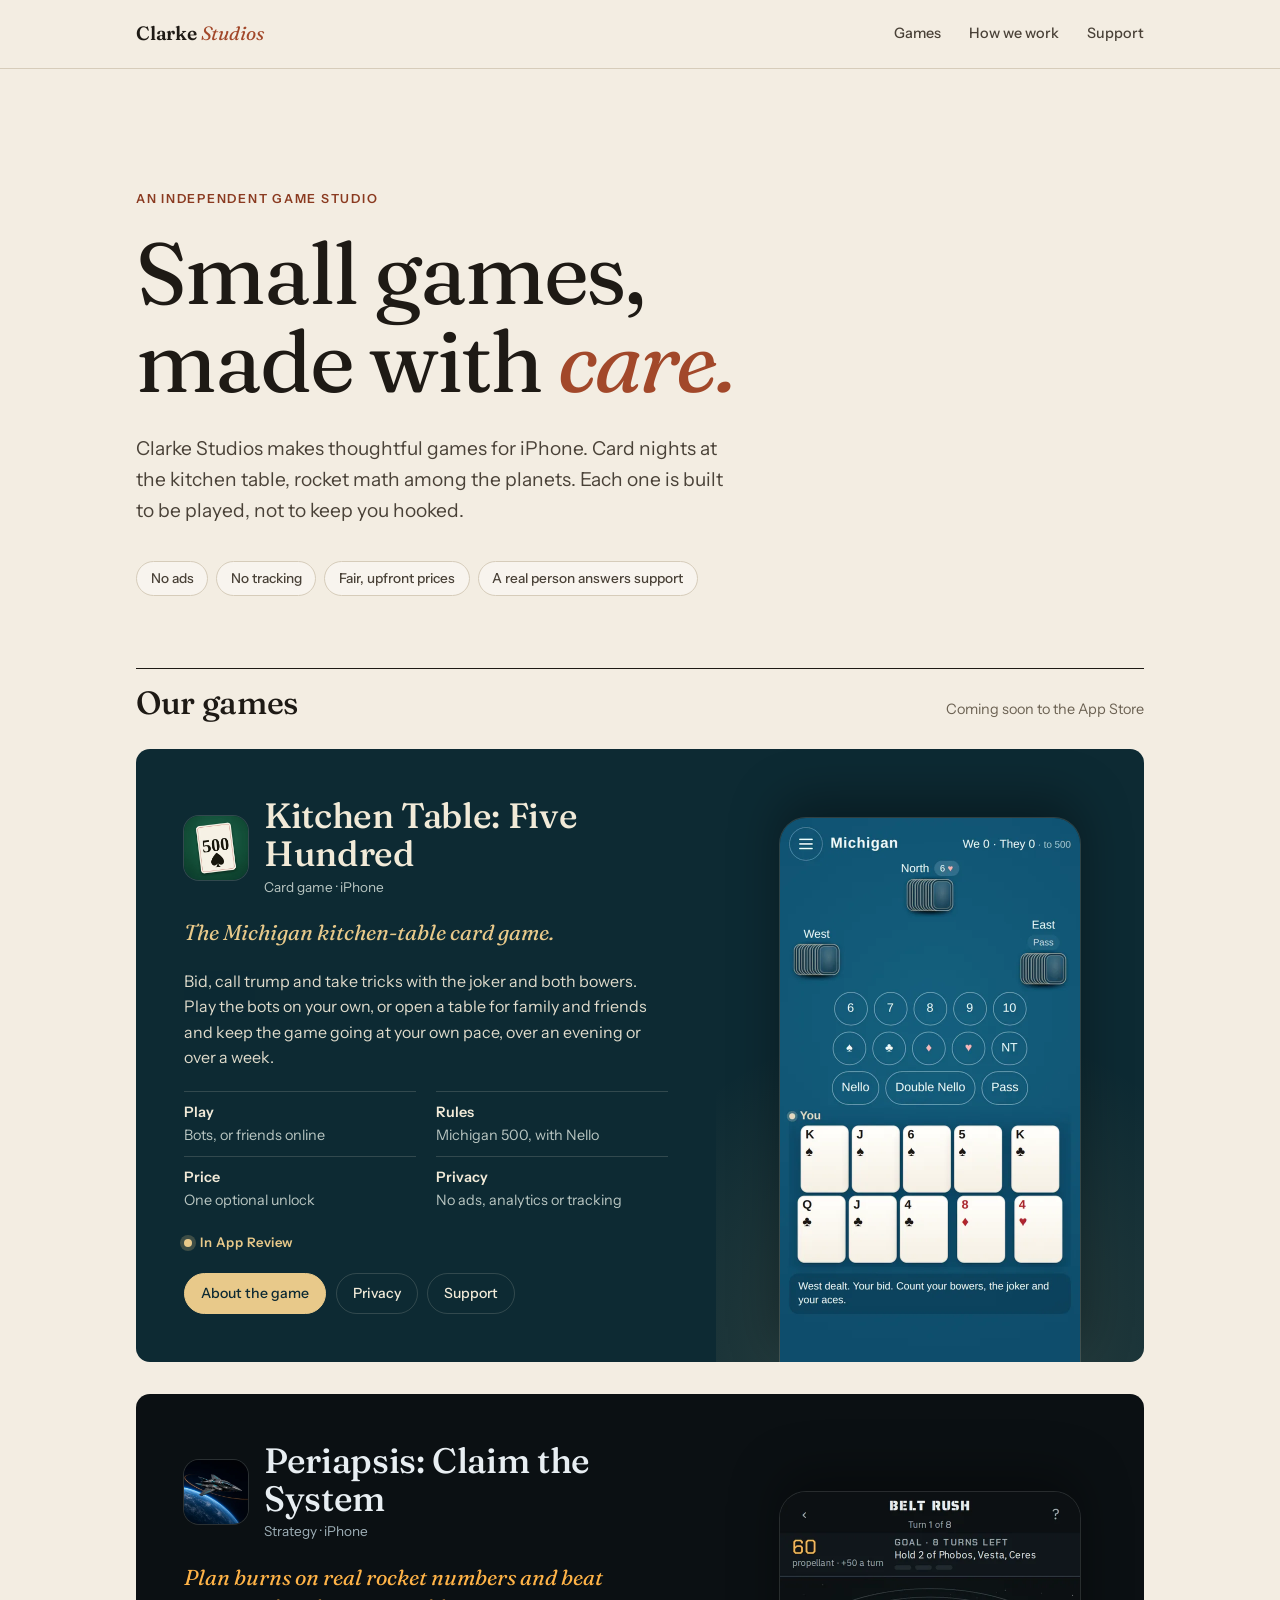
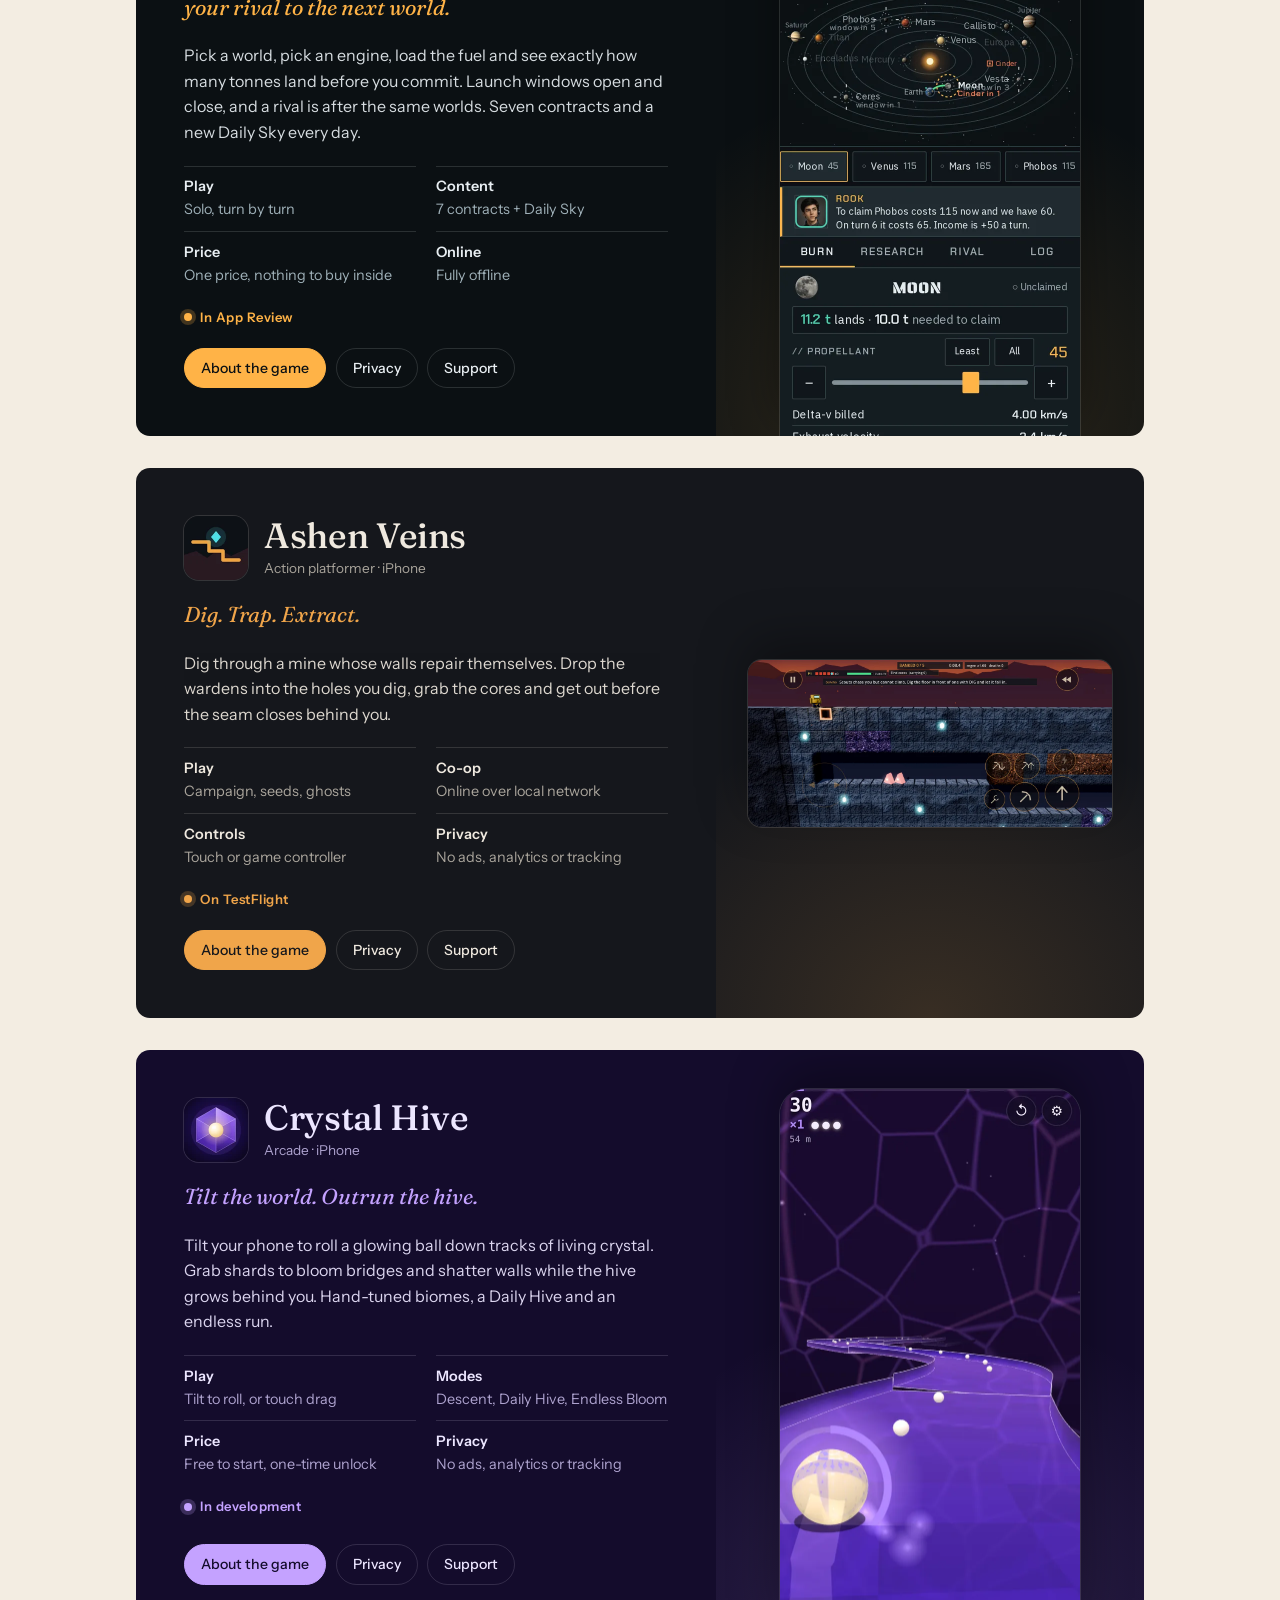
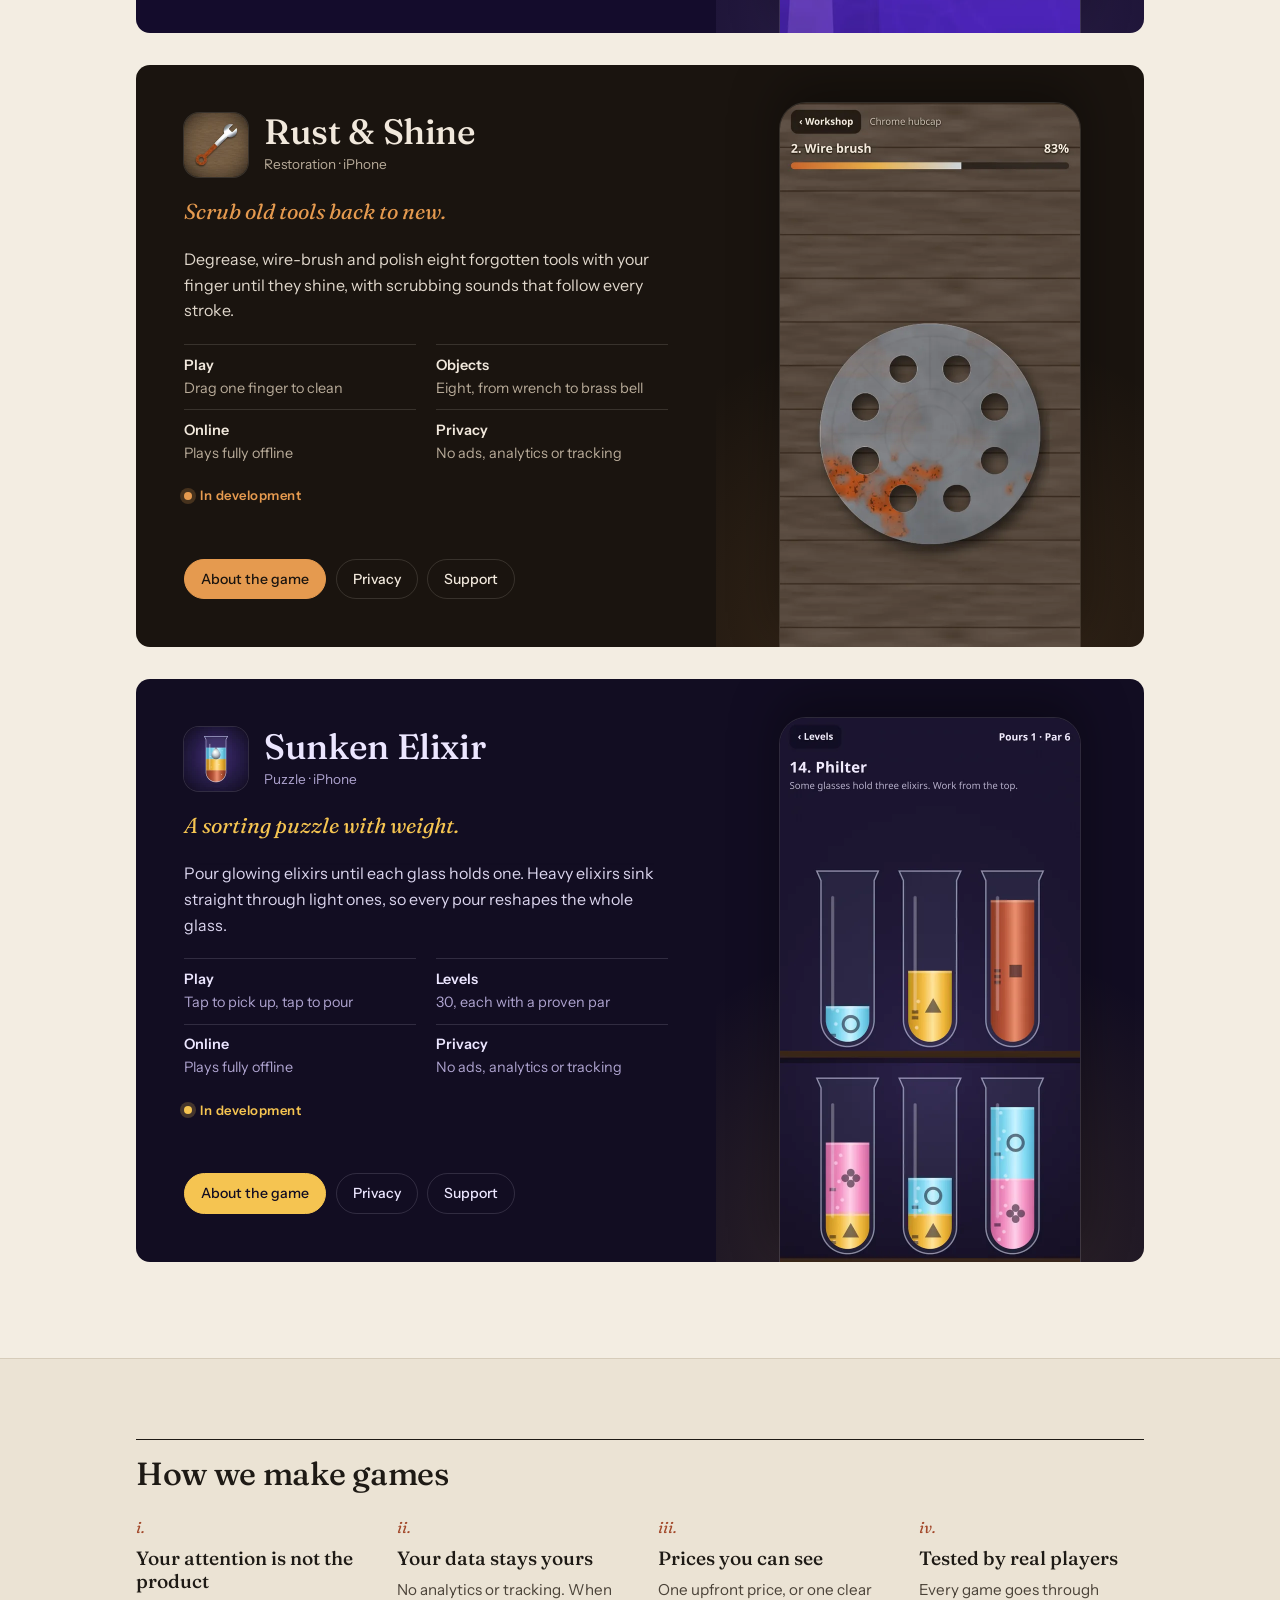
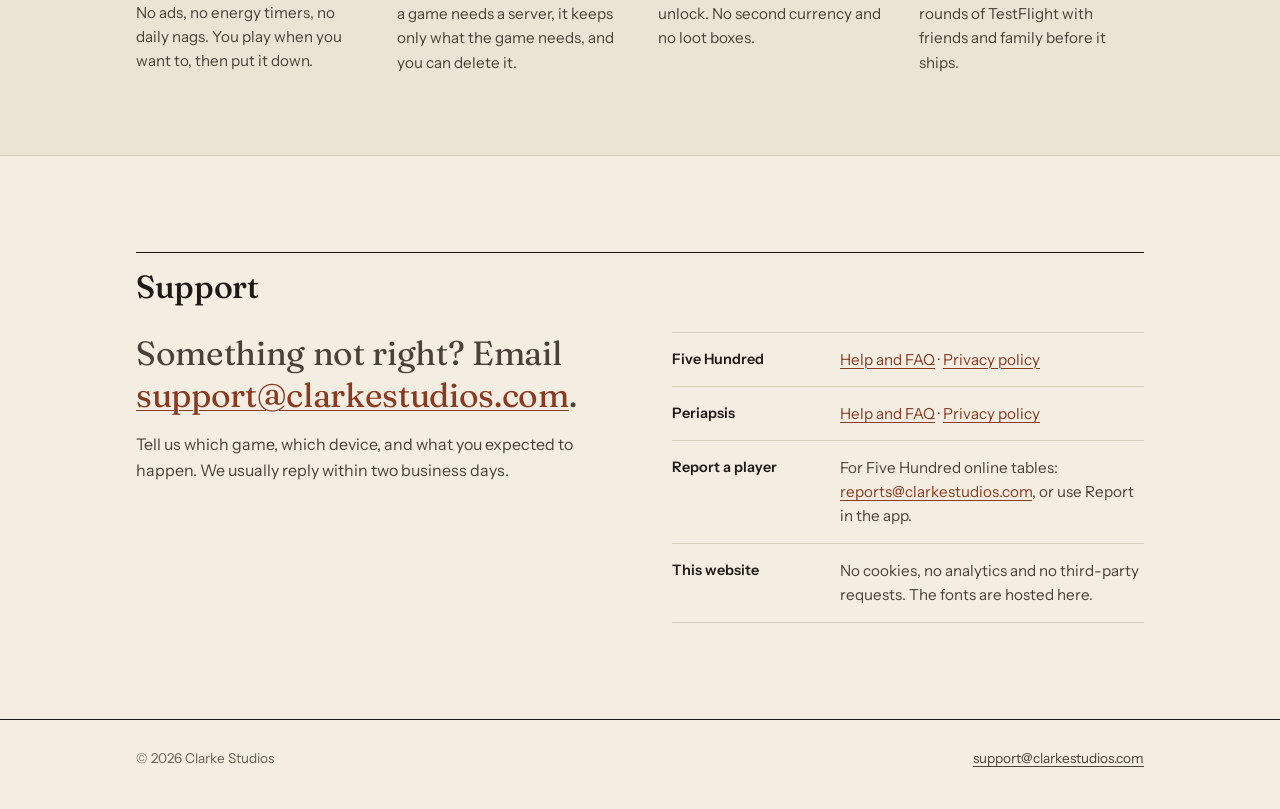
==== commit 5134a526: "Add Rust & Shine and Sunken Elixir pages and homepage cards" ====
--- a/index.html
+++ b/index.html
@@ -4,7 +4,7 @@
 <meta charset="utf-8">
 <meta name="viewport" content="width=device-width, initial-scale=1">
 <title>Clarke Studios — Small games, made with care</title>
-<meta name="description" content="Clarke Studios makes thoughtful games for iPhone: Kitchen Table: Five Hundred and Periapsis: Claim the System. No ads, no tracking, real support.">
+<meta name="description" content="Clarke Studios makes thoughtful games for iPhone: Kitchen Table: Five Hundred, Periapsis, Crystal Hive and more. No ads, no tracking, real support.">
 <link rel="canonical" href="https://clarkestudios.com/">
 <meta property="og:title" content="Clarke Studios">
 <meta property="og:description" content="Small games, made with care. No ads, no tracking, real support.">
@@ -167,7 +167,65 @@
             <img src="/assets/img/crystalhive-play.webp" width="600" height="1300" loading="lazy" alt="Crystal Hive: a glowing ball rolling down a violet crystal track in the Amethyst biome.">
           </div>
         </article>
-      </div>
+         <article class="game rs" aria-labelledby="rs-title">
+          <div class="body">
+            <div class="id">
+              <img src="/assets/img/rustandshine-icon.webp" width="64" height="64" alt="Rust &amp; Shine app icon">
+              <div>
+                <h3 id="rs-title">Rust &amp; Shine</h3>
+                <p class="kind">Restoration · iPhone</p>
+              </div>
+            </div>
+            <p class="pitch">Scrub old tools back to new.</p>
+            <p class="desc">Degrease, wire-brush and polish eight forgotten tools with your finger until they shine, with scrubbing sounds that follow every stroke.</p>
+            <ul class="facts">
+              <li><b>Play</b>Drag one finger to clean</li>
+              <li><b>Objects</b>Eight, from wrench to brass bell</li>
+              <li><b>Online</b>Plays fully offline</li>
+              <li><b>Privacy</b>No ads, analytics or tracking</li>
+            </ul>
+            <span class="status">In development</span>
+            <div class="links">
+              <a class="primary" href="/rust-and-shine-site/">About the game</a>
+              <a href="/rust-and-shine-site/#privacy">Privacy</a>
+              <a href="/rust-and-shine-site/#support">Support</a>
+            </div>
+          </div>
+          <div class="shot">
+            <img src="/assets/img/rustandshine-play.webp" width="600" height="1304" loading="lazy" alt="Rust &amp; Shine: wire-brushing orange rust off a chrome hubcap.">
+          </div>
+        </article>
+
+        <article class="game se" aria-labelledby="se-title">
+          <div class="body">
+            <div class="id">
+              <img src="/assets/img/sunkenelixir-icon.webp" width="64" height="64" alt="Sunken Elixir app icon">
+              <div>
+                <h3 id="se-title">Sunken Elixir</h3>
+                <p class="kind">Puzzle · iPhone</p>
+              </div>
+            </div>
+            <p class="pitch">A sorting puzzle with weight.</p>
+            <p class="desc">Pour glowing elixirs until each glass holds one. Heavy elixirs sink straight through light ones, so every pour reshapes the whole glass.</p>
+            <ul class="facts">
+              <li><b>Play</b>Tap to pick up, tap to pour</li>
+              <li><b>Levels</b>30, each with a proven par</li>
+              <li><b>Online</b>Plays fully offline</li>
+              <li><b>Privacy</b>No ads, analytics or tracking</li>
+            </ul>
+            <span class="status">In development</span>
+            <div class="links">
+              <a class="primary" href="/sunken-elixir-site/">About the game</a>
+              <a href="/sunken-elixir-site/#privacy">Privacy</a>
+              <a href="/sunken-elixir-site/#support">Support</a>
+            </div>
+          </div>
+          <div class="shot">
+            <img src="/assets/img/sunkenelixir-play.webp" width="600" height="1304" loading="lazy" alt="Sunken Elixir: glasses of layered elixirs, each marked with a symbol and weight bars.">
+          </div>
+        </article>
+
+     </div>
     </div>
   </section>
 
--- a/assets/site.css
+++ b/assets/site.css
@@ -60,6 +60,8 @@
 .game.fh { --g-bg: #0d2a33; --g-ink: #f1ead8; --g-mute: #b9c6c2; --g-accent: #e8c98a; --g-rule: rgba(241,234,216,.16); }
 .game.ch { --g-bg: #140c2c; --g-ink: #ece6ff; --g-mute: #aea3cf; --g-accent: #c4a2ff; --g-rule: rgba(236,230,255,.14); }
 .game.av { --g-bg: #15171c; --g-ink: #efe9df; --g-mute: #aaa59c; --g-accent: #f0a54a; --g-rule: rgba(239,233,223,.14); }
+.game.rs { --g-bg: #1a140f; --g-ink: #f1e8dc; --g-mute: #b8ab99; --g-accent: #e59a4f; --g-rule: rgba(241,232,220,.14); }
+.game.se { --g-bg: #120d22; --g-ink: #ece6ff; --g-mute: #aea3cf; --g-accent: #f5c451; --g-rule: rgba(236,230,255,.14); }
 .game.pa { --g-bg: #0b1013; --g-ink: #e8eef2; --g-mute: #9fb0b8; --g-accent: #ffb347; --g-rule: rgba(232,238,242,.14); }
 .game .body { padding: clamp(1.5rem, 4vw, 3rem); display: flex; flex-direction: column; gap: 1.25rem; }
 .game .id { display: flex; align-items: center; gap: 1rem; }
